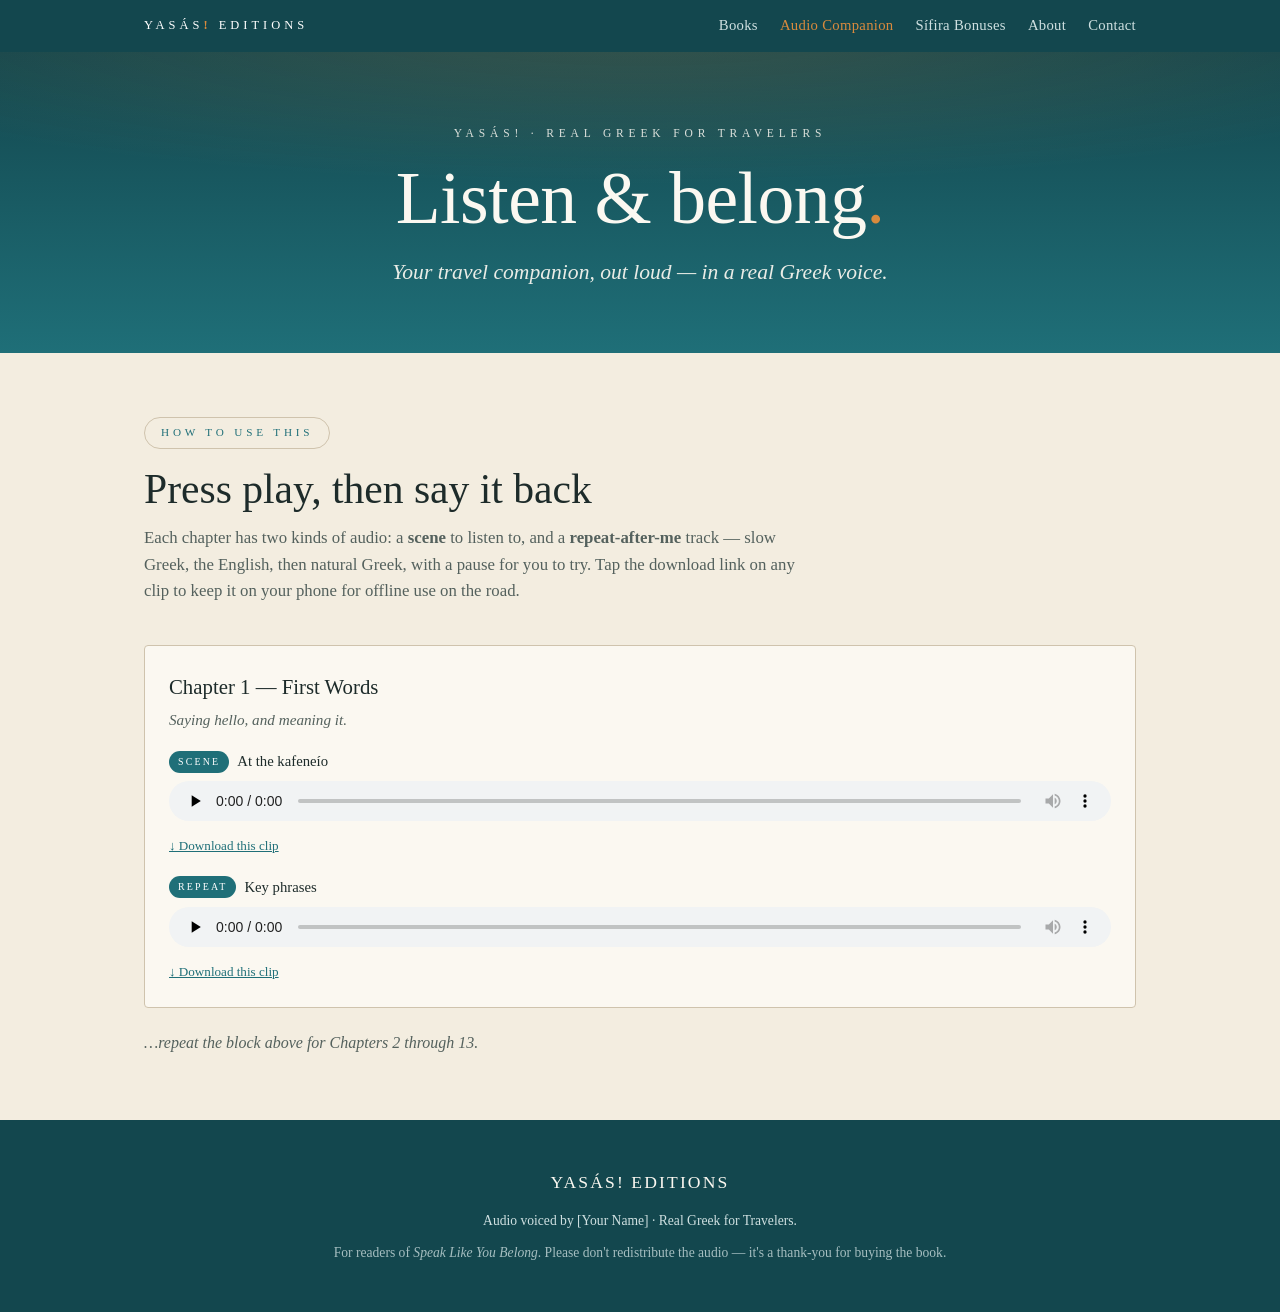
==== audio/index.html @ 60281316 "Add files via upload" ====
<!DOCTYPE html>
<html lang="en">
<head>
<meta charset="UTF-8">
<meta name="viewport" content="width=device-width, initial-scale=1.0">
<title>Audio Companion — Yasás! Real Greek for Travelers</title>
<link rel="stylesheet" href="../style.css">
</head>
<body>

<nav class="nav">
  <div class="wrap">
    <a class="brand" href="../index.html">Yasás<b>!</b> Editions</a>
    <div class="links">
      <a href="../index.html">Books</a>
      <a href="index.html" class="active">Audio Companion</a>
      <a href="../bonuses/index.html">Sífira Bonuses</a>
      <a href="../about.html">About</a>
      <a href="../contact.html">Contact</a>
    </div>
  </div>
</nav>

<header class="hero">
  <div class="wrap">
    <div class="imprint-mark">Yasás! · Real Greek for Travelers</div>
    <h1>Listen &amp; belong<span class="bang">.</span></h1>
    <p class="tag">Your travel companion, out loud — in a real Greek voice.</p>
  </div>
</header>

<section>
  <div class="wrap">
    <span class="eyebrow">How to use this</span>
    <div class="sec-head">
      <h2>Press play, then say it back</h2>
      <p>Each chapter has two kinds of audio: a <strong>scene</strong> to listen to,
         and a <strong>repeat-after-me</strong> track — slow Greek, the English,
         then natural Greek, with a pause for you to try. Tap the download link on any
         clip to keep it on your phone for offline use on the road.</p>
    </div>

    <!-- =================================================================
         CHAPTER TEMPLATE — copy one .chapter block per chapter (1–13).
         For each clip, set the audio src to your hosted MP3 URL.
         If hosting MP3s in this same repo under audio/files/, the src is
         just "files/yasas_ch01_phrases.mp3". If hosting elsewhere, paste
         the full https URL.
         ================================================================= -->

    <!-- ===== COPY THIS BLOCK FOR EACH CHAPTER ===== -->
    <div class="chapter">
      <h3>Chapter 1 — First Words</h3>
      <div class="ch-sub">Saying hello, and meaning it.</div>

      <div class="clip">
        <div class="label"><span class="kind">Scene</span> At the kafeneío</div>
        <audio controls preload="none" src="files/yasas_ch01_scenario1.mp3"></audio>
        <a class="dl" href="files/yasas_ch01_scenario1.mp3" download>↓ Download this clip</a>
      </div>

      <div class="clip">
        <div class="label"><span class="kind">Repeat</span> Key phrases</div>
        <audio controls preload="none" src="files/yasas_ch01_phrases.mp3"></audio>
        <a class="dl" href="files/yasas_ch01_phrases.mp3" download>↓ Download this clip</a>
      </div>
    </div>
    <!-- ===== END CHAPTER BLOCK ===== -->

    <p style="color:var(--muted);font-style:italic;margin-top:10px">
      …repeat the block above for Chapters 2 through 13.
    </p>
  </div>
</section>

<footer>
  <div class="wrap">
    <div class="imprint">YASÁS! EDITIONS</div>
    <div>Audio voiced by [Your Name] · Real Greek for Travelers.</div>
    <p class="disclosure">For readers of <em>Speak Like You Belong</em>.
      Please don't redistribute the audio — it's a thank-you for buying the book.</p>
  </div>
</footer>

</body>
</html>
---- style.css ----
/* ===========================================================
   Yasás! Editions — shared styles (style.css)
   Used by every page so the whole site feels like one imprint.
   =========================================================== */
:root{
  --ink:#1d2b2a;
  --paper:#f3ede0;
  --sea:#1f6f78;
  --sea-deep:#13474e;
  --sun:#d98a3d;
  --sun-deep:#c4762d;
  --whitewash:#fbf8f1;
  --line:#cfc3ad;
  --muted:#54615d;
}
*{box-sizing:border-box;margin:0;padding:0}
html{scroll-behavior:smooth}
body{
  background:var(--paper);color:var(--ink);
  font-family:Georgia,'Times New Roman',serif;line-height:1.6;
  -webkit-font-smoothing:antialiased;
}
.wrap{max-width:1040px;margin:0 auto;padding:0 24px}
a{color:var(--sea)}

/* ---------- Top nav (same on every page) ---------- */
.nav{
  background:var(--sea-deep);color:var(--whitewash);
  position:sticky;top:0;z-index:50;
}
.nav .wrap{display:flex;align-items:center;justify-content:space-between;
  padding-top:14px;padding-bottom:14px;flex-wrap:wrap;gap:8px}
.nav .brand{font-size:.78rem;letter-spacing:.32em;text-transform:uppercase;color:#fff;text-decoration:none}
.nav .brand b{color:var(--sun)}
.nav .links{display:flex;gap:22px;flex-wrap:wrap}
.nav .links a{color:#cfe0e1;text-decoration:none;font-size:.92rem;letter-spacing:.02em}
.nav .links a:hover,.nav .links a.active{color:var(--sun)}

/* ---------- Generic header / hero ---------- */
header.hero{
  background:
    radial-gradient(120% 90% at 50% -10%, rgba(217,138,61,.18), transparent 60%),
    linear-gradient(180deg,var(--sea-deep),var(--sea));
  color:var(--whitewash);text-align:center;padding:72px 24px 64px;
  position:relative;overflow:hidden;
}
.imprint-mark{font-size:.72rem;letter-spacing:.42em;text-transform:uppercase;opacity:.85;margin-bottom:18px}
header.hero h1{font-size:clamp(2.4rem,7vw,4.6rem);font-weight:400;line-height:1.04;letter-spacing:-.5px}
header.hero h1 .bang{color:var(--sun)}
header.hero p.tag{font-style:italic;font-size:clamp(1.05rem,2.4vw,1.35rem);margin-top:18px;opacity:.92}
.meander{margin:30px auto 0;width:128px;height:14px;opacity:.9}

/* ---------- Sections ---------- */
section{padding:64px 0}
.eyebrow{display:inline-block;font-size:.7rem;letter-spacing:.34em;text-transform:uppercase;
  color:var(--sea);border:1px solid var(--line);border-radius:999px;padding:6px 16px;margin-bottom:18px}
.sec-head{max-width:680px;margin-bottom:40px}
.sec-head h2{font-size:clamp(1.8rem,4vw,2.6rem);font-weight:400;line-height:1.1}
.sec-head p{margin-top:12px;color:var(--muted);font-size:1.05rem}
.divider{height:1px;background:var(--line);max-width:1040px;margin:0 auto}

/* ---------- Book grid ---------- */
.shelf{display:grid;grid-template-columns:repeat(auto-fit,minmax(220px,260px));gap:34px;justify-content:start}
.book{background:var(--whitewash);border:1px solid var(--line);border-radius:4px;padding:18px;
  display:flex;flex-direction:column;transition:transform .18s ease,box-shadow .18s ease}
.book:hover{transform:translateY(-4px);box-shadow:0 14px 30px rgba(19,71,78,.14)}
.cover{aspect-ratio:2/3;border-radius:3px;display:flex;align-items:center;justify-content:center;
  text-align:center;padding:20px;color:#fff;margin-bottom:16px;position:relative;overflow:hidden}
.cover img{position:absolute;inset:0;width:100%;height:100%;object-fit:cover}
.cover.travel{background:linear-gradient(160deg,#1f6f78,#13474e)}
.cover.mystery{background:linear-gradient(160deg,#5b2a3e,#2c1a2b)}
.cover .ct{position:relative;z-index:2}
.cover .ct .series{font-size:.62rem;letter-spacing:.3em;text-transform:uppercase;opacity:.85}
.cover .ct .title{font-size:1.35rem;margin:10px 0 6px;line-height:1.1}
.cover .ct .sub{font-style:italic;font-size:.85rem;opacity:.9}
.placeholder-note{position:absolute;bottom:8px;left:0;right:0;font-size:.58rem;letter-spacing:.12em;
  text-transform:uppercase;opacity:.5;z-index:2}
.book h3{font-size:1.15rem;font-weight:400;margin-bottom:4px}
.book .byline{font-size:.85rem;color:var(--muted);margin-bottom:10px}
.book p.blurb{font-size:.92rem;color:#3c4744;flex-grow:1;margin-bottom:16px}

/* ---------- Buttons ---------- */
.btn{display:inline-block;text-align:center;text-decoration:none;background:var(--sun);color:#2a1a0c;
  font-family:Georgia,serif;padding:11px 18px;border-radius:3px;font-size:.95rem;letter-spacing:.02em;
  transition:background .15s ease;cursor:pointer;border:none}
.btn:hover{background:var(--sun-deep)}
.btn.ghost{background:transparent;border:1px solid var(--line);color:var(--ink)}
.btn.ghost:hover{background:var(--whitewash)}

/* ---------- Cross-sell strip ---------- */
.crosssell{background:var(--whitewash);border-top:1px solid var(--line);border-bottom:1px solid var(--line)}
.crosssell .inner{display:flex;gap:28px;align-items:center;flex-wrap:wrap;justify-content:center;text-align:center}
.crosssell p{font-size:1.15rem;font-style:italic;max-width:560px}

/* ---------- Audio chapter blocks ---------- */
.chapter{background:var(--whitewash);border:1px solid var(--line);border-radius:4px;
  padding:24px;margin-bottom:22px}
.chapter h3{font-size:1.3rem;font-weight:400;margin-bottom:4px}
.chapter .ch-sub{color:var(--muted);font-style:italic;margin-bottom:18px;font-size:.95rem}
.clip{margin-bottom:18px}
.clip:last-child{margin-bottom:0}
.clip .label{font-size:.92rem;margin-bottom:8px;display:flex;align-items:center;gap:8px}
.clip .label .kind{font-size:.62rem;letter-spacing:.22em;text-transform:uppercase;
  background:var(--sea);color:#fff;padding:3px 9px;border-radius:999px}
.clip audio{width:100%;height:40px}
.clip .dl{font-size:.82rem;margin-top:6px;display:inline-block}

/* ---------- Bonus cards ---------- */
.bonus-grid{display:grid;grid-template-columns:repeat(auto-fit,minmax(260px,1fr));gap:24px}
.bonus{background:var(--whitewash);border:1px solid var(--line);border-radius:4px;padding:22px;
  display:flex;flex-direction:column}
.bonus .tagk{font-size:.62rem;letter-spacing:.24em;text-transform:uppercase;color:var(--sun-deep);margin-bottom:10px}
.bonus h3{font-size:1.2rem;font-weight:400;margin-bottom:6px}
.bonus p{font-size:.92rem;color:#3c4744;flex-grow:1;margin-bottom:16px}

/* ---------- Footer ---------- */
footer{background:var(--sea-deep);color:#cfe0e1;padding:48px 24px;font-size:.85rem}
footer .wrap{max-width:760px;text-align:center}
footer .imprint{font-size:1.1rem;color:var(--whitewash);letter-spacing:.12em;margin-bottom:14px}
footer .disclosure{opacity:.78;line-height:1.6;margin-top:10px}
footer a{color:var(--sun)}

@media (max-width:520px){
  section{padding:48px 0}
  header.hero{padding:56px 20px 48px}
  .nav .wrap{justify-content:center}
}
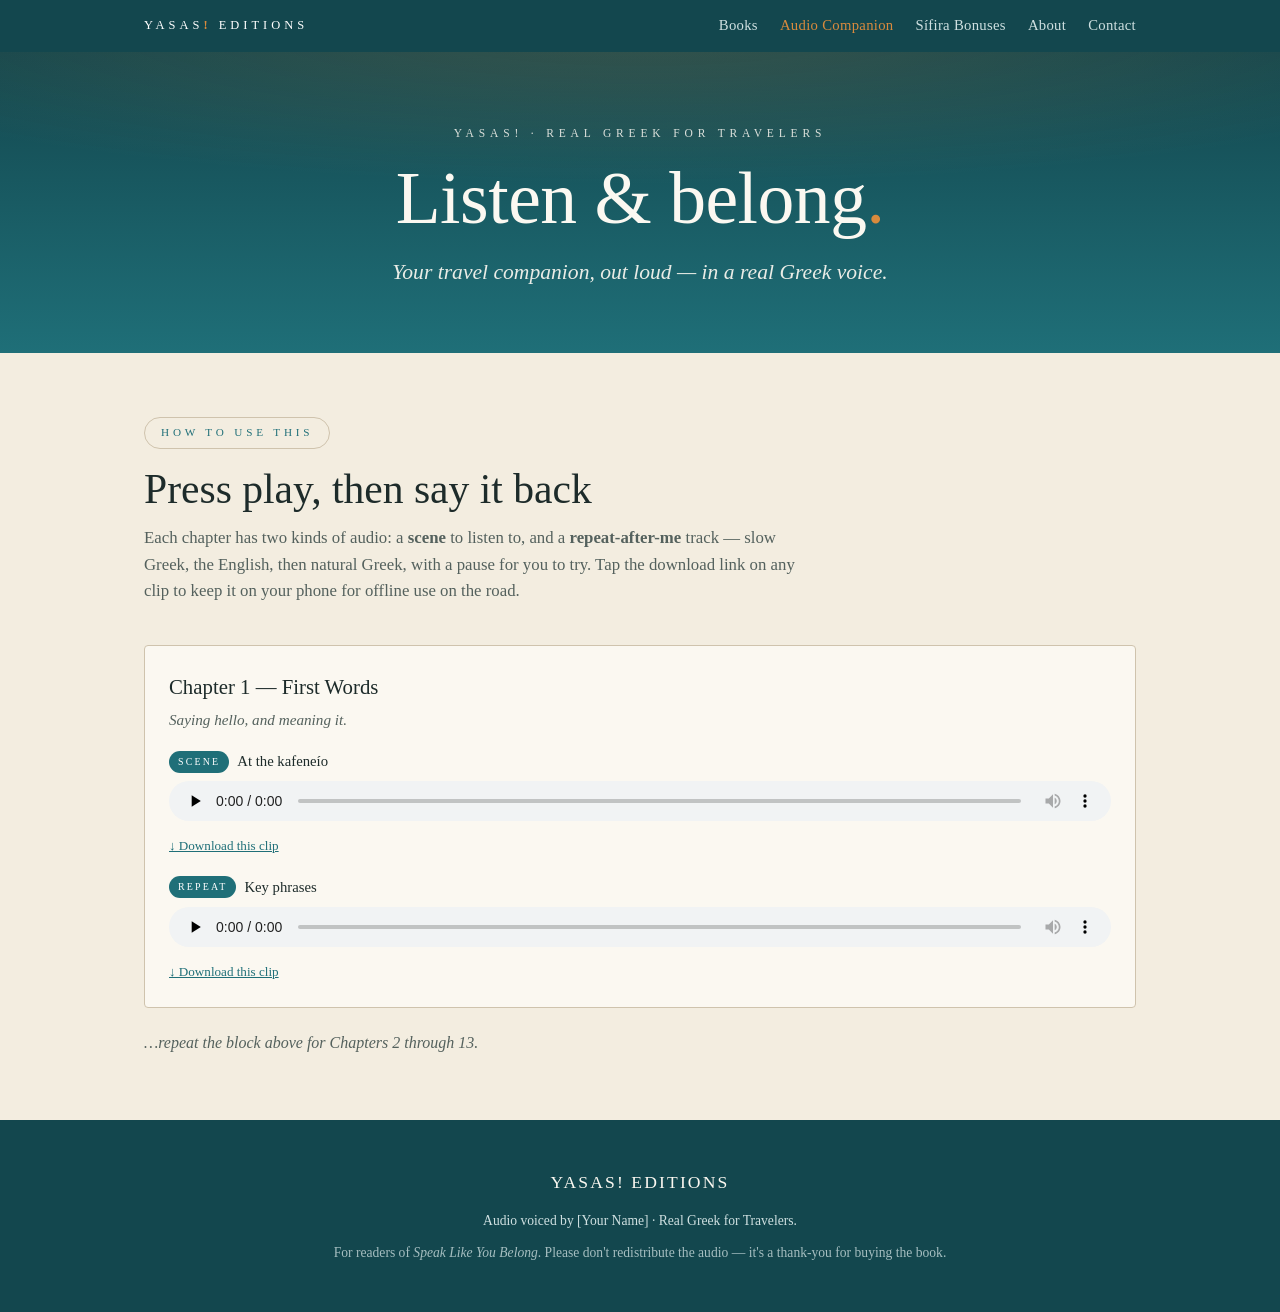
==== commit 3b62d736: "Update index.html" ====
--- a/audio/index.html
+++ b/audio/index.html
@@ -3,14 +3,14 @@
 <head>
 <meta charset="UTF-8">
 <meta name="viewport" content="width=device-width, initial-scale=1.0">
-<title>Audio Companion — Yasás! Real Greek for Travelers</title>
+<title>Audio Companion — YASAS! Real Greek for Travelers</title>
 <link rel="stylesheet" href="../style.css">
 </head>
 <body>
 
 <nav class="nav">
   <div class="wrap">
-    <a class="brand" href="../index.html">Yasás<b>!</b> Editions</a>
+    <a class="brand" href="../index.html">YASAS<b>!</b> Editions</a>
     <div class="links">
       <a href="../index.html">Books</a>
       <a href="index.html" class="active">Audio Companion</a>
@@ -23,7 +23,7 @@
 
 <header class="hero">
   <div class="wrap">
-    <div class="imprint-mark">Yasás! · Real Greek for Travelers</div>
+    <div class="imprint-mark">YASAS! · Real Greek for Travelers</div>
     <h1>Listen &amp; belong<span class="bang">.</span></h1>
     <p class="tag">Your travel companion, out loud — in a real Greek voice.</p>
   </div>
@@ -75,7 +75,7 @@
 
 <footer>
   <div class="wrap">
-    <div class="imprint">YASÁS! EDITIONS</div>
+    <div class="imprint">YASAS! EDITIONS</div>
     <div>Audio voiced by [Your Name] · Real Greek for Travelers.</div>
     <p class="disclosure">For readers of <em>Speak Like You Belong</em>.
       Please don't redistribute the audio — it's a thank-you for buying the book.</p>
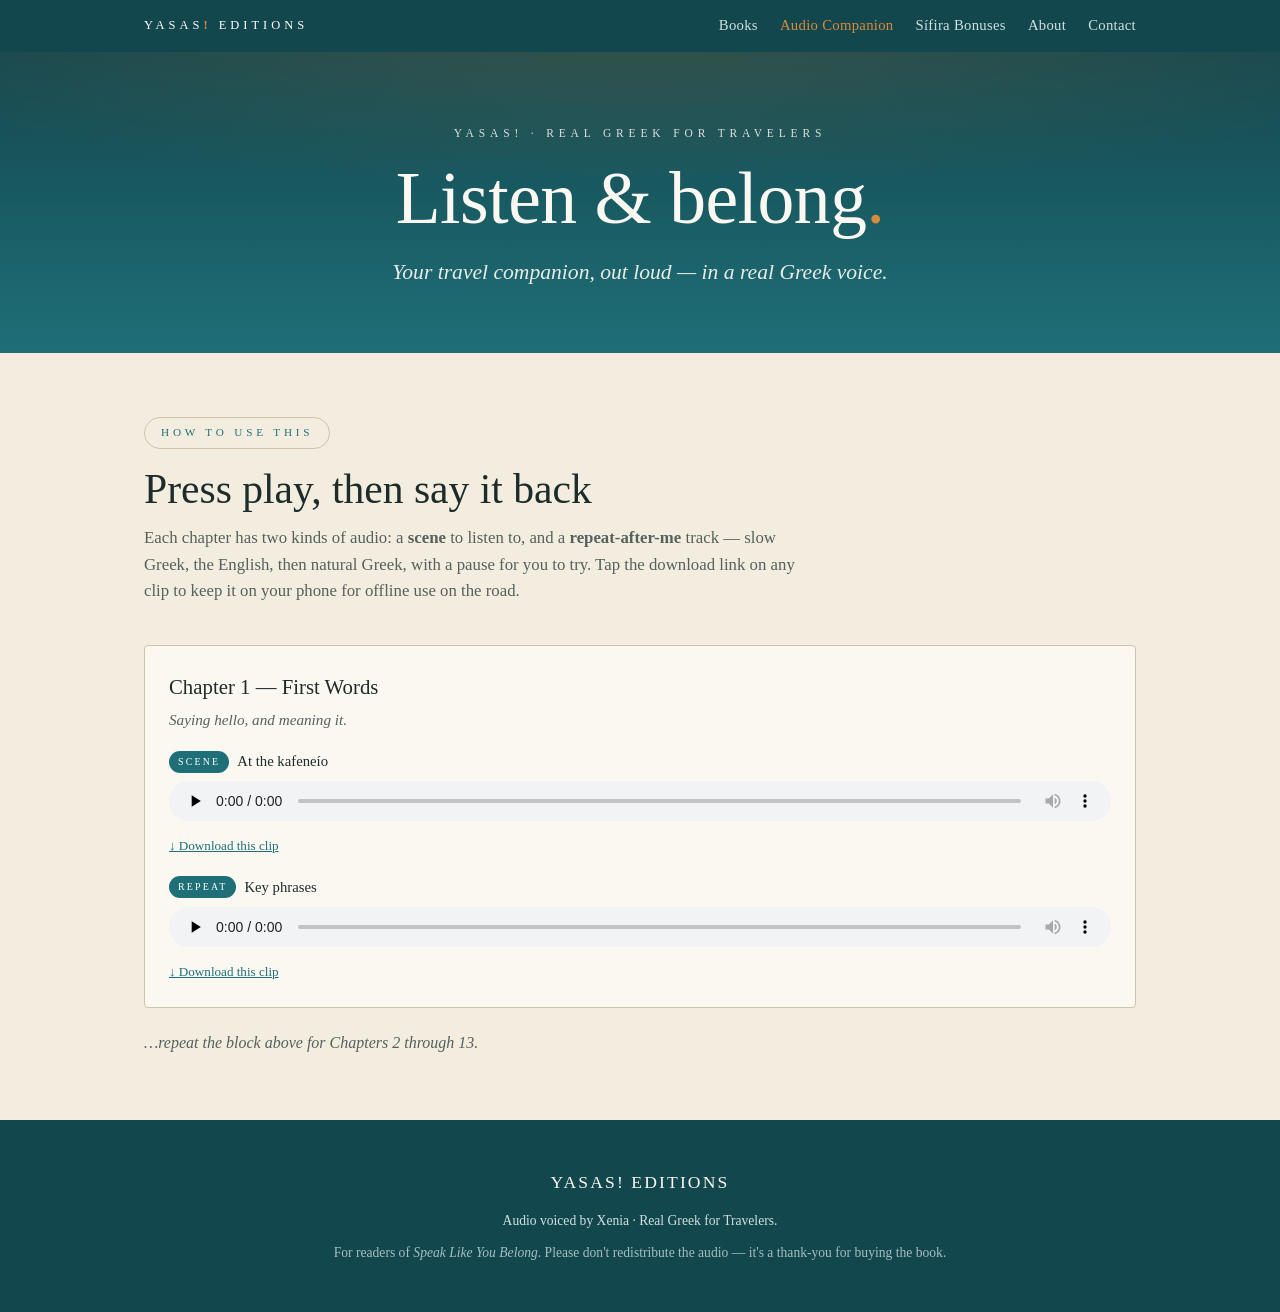
==== commit 3e9fa119: "Update index.html" ====
--- a/audio/index.html
+++ b/audio/index.html
@@ -76,7 +76,7 @@
 <footer>
   <div class="wrap">
     <div class="imprint">YASAS! EDITIONS</div>
-    <div>Audio voiced by [Your Name] · Real Greek for Travelers.</div>
+    <div>Audio voiced by Xenia · Real Greek for Travelers.</div>
     <p class="disclosure">For readers of <em>Speak Like You Belong</em>.
       Please don't redistribute the audio — it's a thank-you for buying the book.</p>
   </div>
